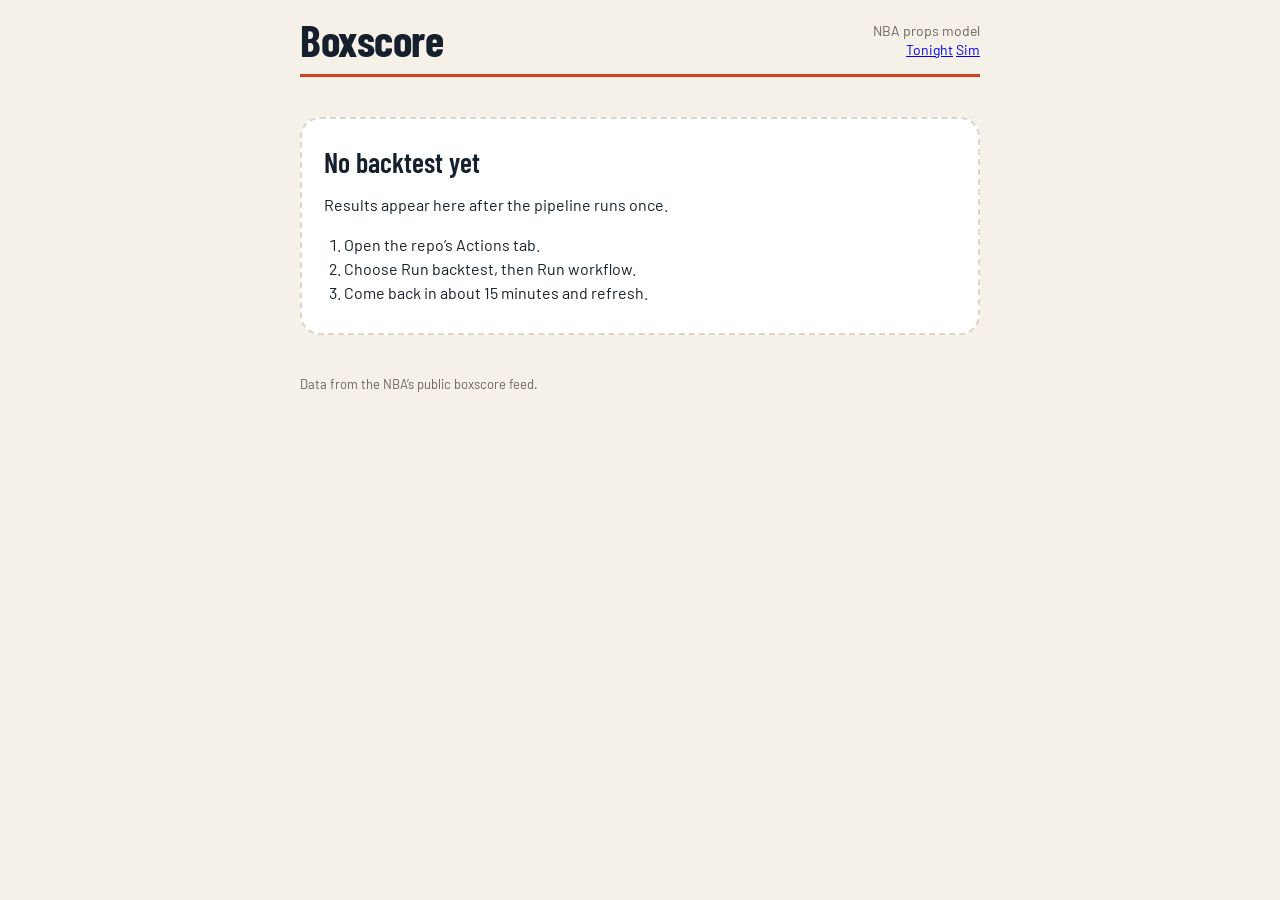
==== docs/app.html @ 41a80e9d "Initial NBA props app: model, board, sim, site, workflows Co-Authored-By: Claude Sonnet 5.5 <noreply" ====
<!doctype html>
<html lang="en">
<head>
<meta charset="utf-8">
<meta name="viewport" content="width=device-width, initial-scale=1, viewport-fit=cover">
<meta name="apple-mobile-web-app-capable" content="yes">
<meta name="apple-mobile-web-app-status-bar-style" content="default">
<meta name="apple-mobile-web-app-title" content="Boxscore">
<title>Boxscore — NBA model backtest</title>
<link rel="preconnect" href="https://fonts.googleapis.com">
<link rel="preconnect" href="https://fonts.gstatic.com" crossorigin>
<link href="https://fonts.googleapis.com/css2?family=Barlow+Condensed:wght@500;600;700&family=Barlow:wght@400;500;600&display=swap" rel="stylesheet">
<link rel="stylesheet" href="style.css">
</head>
<body>
<main>
  <header class="masthead">
    <h1 class="wordmark">Boxscore</h1>
    <p><span id="meta">NBA props model</span><br><a href="board.html">Tonight</a> <a href="sim.html">Sim</a></p>
  </header>
  <div id="app" hidden>
    <div class="switch two" role="group" aria-label="Market">
      <button data-market="thr" aria-pressed="true">3-pointers</button>
      <button data-market="reb" aria-pressed="false">Rebounds</button>
    </div>
    <div class="lines" id="lines" role="group" aria-label="Line"></div>
    <div class="verdict">
      <span class="num" id="skill"></span>
      <p id="verdictText"></p>
    </div>
    <div class="rink">
      <h2>Does it say what really happens?</h2>
      <p class="sub">Each dot is a group of bets. On the red line, the model’s odds matched reality exactly.</p>
      <svg id="chart" viewBox="0 0 320 300" role="img" aria-label="Calibration chart"></svg>
      <div class="readout" id="readout" aria-live="polite">Tap a dot for its numbers.</div>
    </div>
    <div class="facts">
      <div class="fact"><b id="fN"></b><span>Player-games tested</span></div>
      <div class="fact"><b id="fBase"></b><span>Overs that hit</span></div>
      <div class="fact"><b id="fEce"></b><span>Average miss</span></div>
      <div class="fact"><b id="fEarly"></b><span>Edge, first 15 games</span></div>
    </div>
    <section class="block">
      <h2>When it liked a bet</h2>
      <div class="conf">
        <div><b id="c60"></b><span id="c60s"></span></div>
        <div><b id="ctop"></b><span id="ctops"></span></div>
      </div>
    </section>
    <section class="block">
      <h2>By confidence</h2>
      <div class="tablewrap">
        <table>
          <thead><tr><th>Model said</th><th>Hit</th><th>Gap</th><th>Bets</th></tr></thead>
          <tbody id="rows"></tbody>
        </table>
      </div>
    </section>
    <section class="block" id="fitBlock">
      <h2>Count spread</h2>
      <p class="muted">Which curve best predicted exact totals. Higher is better.</p>
      <ul class="fits" id="fits"></ul>
    </section>
    <section class="block">
      <h2>How to read this</h2>
      <p>Every 2025-26 game was projected using only information available before tip-off. The big number compares the model against a plain season average. Positive means sharper. “Book-like line” sets each player’s line the way a book would, at the half point just above his own average, which is the test that matters for betting.</p>
      <p>Average miss is how far the model’s odds sat from what actually happened. Under 2 points is solid for props. No sportsbook prices are in this test yet, so this shows accuracy, not profit.</p>
    </section>
  </div>
  <div class="empty" id="empty" hidden>
    <h2>No backtest yet</h2>
    <p>Results appear here after the pipeline runs once.</p>
    <ol>
      <li>Open the repo’s Actions tab.</li>
      <li>Choose Run backtest, then Run workflow.</li>
      <li>Come back in about 15 minutes and refresh.</li>
    </ol>
  </div>
  <footer id="foot">Data from the NBA’s public boxscore feed.</footer>
</main>
<script src="app.js"></script>
</body>
</html>
---- docs/style.css ----
:root{
  --ice:#F5F0E8; --board:#FFFFFF; --ink:#16202C; --muted:#6B655C; --rule:#DED5C7;
  --goal:#D4411C; --blue:#1E56D6; --crease:#F0D9C2;
  --display:"Barlow Condensed","Arial Narrow",Arial,sans-serif;
  --body:"Barlow","Helvetica Neue",Arial,sans-serif;
  color-scheme:light dark;
  box-sizing:border-box;
  padding-top:env(safe-area-inset-top,0px);
  padding-bottom:env(safe-area-inset-bottom,0px);
}
@media (prefers-color-scheme:dark){
  :root:not([data-theme="light"]){
    --ice:#14110E; --board:#1F1B17; --ink:#F3EDE4; --muted:#A59B8D; --rule:#3A332B;
    --goal:#FF6A3D; --blue:#7AA2FF; --crease:#3A2B20;
  }
}
:root[data-theme="dark"]{
  --ice:#14110E; --board:#1F1B17; --ink:#F3EDE4; --muted:#A59B8D; --rule:#3A332B;
  --goal:#FF6A3D; --blue:#7AA2FF; --crease:#3A2B20;
}
*,*::before,*::after{box-sizing:inherit}
html{scroll-padding-top:env(safe-area-inset-top,0px)}
body{margin:0;background:var(--ice);color:var(--ink);font:400 16px/1.5 var(--body);-webkit-font-smoothing:antialiased}
main{max-width:720px;margin:0 auto;padding:20px 20px 48px}
button{font:inherit;color:inherit}
:focus-visible{outline:2px solid var(--blue);outline-offset:3px}
.masthead{display:flex;align-items:flex-end;justify-content:space-between;gap:12px;
  padding-bottom:14px;border-bottom:3px solid var(--goal)}
.wordmark{font:700 44px/0.9 var(--display);letter-spacing:-0.5px;margin:0}
.masthead p{margin:0;color:var(--muted);font-size:14px;text-align:right;line-height:1.35}
.switch{display:grid;grid-template-columns:repeat(3,1fr);gap:4px;margin:22px 0 10px;
  background:var(--board);border:1px solid var(--rule);border-radius:12px;padding:4px}
.switch button{border:0;background:none;padding:10px 6px;border-radius:9px;cursor:pointer;
  font:600 19px/1 var(--display);color:var(--muted)}
.switch button[aria-pressed="true"]{background:var(--ink);color:var(--ice)}
.lines{display:flex;gap:8px}
.lines:empty{display:none}
.lines button{border:1px solid var(--rule);background:none;border-radius:999px;padding:6px 14px;
  cursor:pointer;font-size:14px;font-weight:500;color:var(--muted)}
.lines button[aria-pressed="true"]{border-color:var(--blue);color:var(--blue);background:var(--board)}
.verdict{margin:26px 0 8px}
.verdict .num{font:700 clamp(72px,22vw,120px)/0.85 var(--display);letter-spacing:-2px;display:block}
.verdict .num.up{color:var(--blue)} .verdict .num.down{color:var(--goal)}
.verdict p{margin:10px 0 0;font-size:18px;max-width:34ch}
.rink{position:relative;margin:26px 0 0;background:var(--board);border:2px solid var(--ink);
  border-radius:28px;padding:18px 16px 12px;overflow:hidden}
.rink::before{content:"";position:absolute;left:50%;top:50%;width:190px;height:190px;
  margin:-95px 0 0 -95px;border:2px solid var(--crease);border-radius:50%;pointer-events:none}
.rink h2{position:relative;margin:0 0 4px;font:600 22px/1.1 var(--display)}
.rink .sub{position:relative;margin:0 0 8px;color:var(--muted);font-size:14px}
.rink svg{position:relative;display:block;width:100%;height:auto;touch-action:manipulation}
.rink .axis{fill:var(--muted);font:500 12px var(--body)}
.rink .grid{stroke:var(--rule);stroke-width:1}
.rink .perfect{stroke:var(--goal);stroke-width:3;stroke-linecap:round}
.rink .dot{fill:var(--blue);fill-opacity:.82;stroke:var(--board);stroke-width:2;cursor:pointer;
  transition:fill-opacity .15s}
.rink .dot.on{fill-opacity:1;stroke:var(--ink)}
.rink .dot:focus{outline:none}
.rink .dot:focus-visible{stroke:var(--ink);stroke-width:3}
.readout{position:relative;min-height:44px;margin:6px 2px 4px;font-size:15px}
.readout strong{font:600 18px var(--display)}
.facts{display:grid;grid-template-columns:repeat(2,1fr);margin:28px 0 0;border-top:1px solid var(--rule)}
.fact{padding:14px 0;border-bottom:1px solid var(--rule)}
.fact:nth-child(odd){padding-right:14px;border-right:1px solid var(--rule)}
.fact:nth-child(even){padding-left:14px}
.fact b{display:block;font:600 34px/1 var(--display);font-variant-numeric:tabular-nums}
.fact span{color:var(--muted);font-size:14px}
section.block{margin-top:34px}
section.block h2{font:600 26px/1.1 var(--display);margin:0 0 10px}
section.block p{margin:0 0 10px;max-width:62ch}
.muted{color:var(--muted)}
.conf{display:grid;grid-template-columns:1fr 1fr;gap:12px}
.conf div{background:var(--board);border-left:4px solid var(--blue);border-radius:4px 10px 10px 4px;padding:12px 14px}
.conf b{font:600 30px/1 var(--display);display:block}
.conf span{font-size:14px;color:var(--muted)}
.tablewrap{overflow-x:auto}
table{width:100%;border-collapse:collapse;font-variant-numeric:tabular-nums}
th,td{padding:9px 6px;text-align:right;border-bottom:1px solid var(--rule)}
th:first-child,td:first-child{text-align:left}
th{font-weight:500;color:var(--muted);font-size:14px}
td.gap-bad{color:var(--goal)}
.fits li{display:flex;justify-content:space-between;padding:8px 0;border-bottom:1px solid var(--rule)}
.fits{list-style:none;margin:0;padding:0}
.fits li.best{font-weight:600}
.fits li.best em{font-style:normal;color:var(--blue);font-size:13px;margin-left:8px}
.empty{margin-top:40px;background:var(--board);border:2px dashed var(--rule);border-radius:20px;padding:28px 22px}
.empty h2{font:600 28px/1.1 var(--display);margin:0 0 8px}
.empty ol{margin:8px 0 0;padding-left:20px}
footer{margin-top:40px;color:var(--muted);font-size:13px}
@media (min-width:600px){
  .facts{grid-template-columns:repeat(4,1fr)}
  .fact:nth-child(odd),.fact:nth-child(even){padding:14px;border-right:1px solid var(--rule)}
  .fact:first-child{padding-left:0} .fact:last-child{border-right:0}
}
@media (prefers-reduced-motion:reduce){*{transition:none!important}}
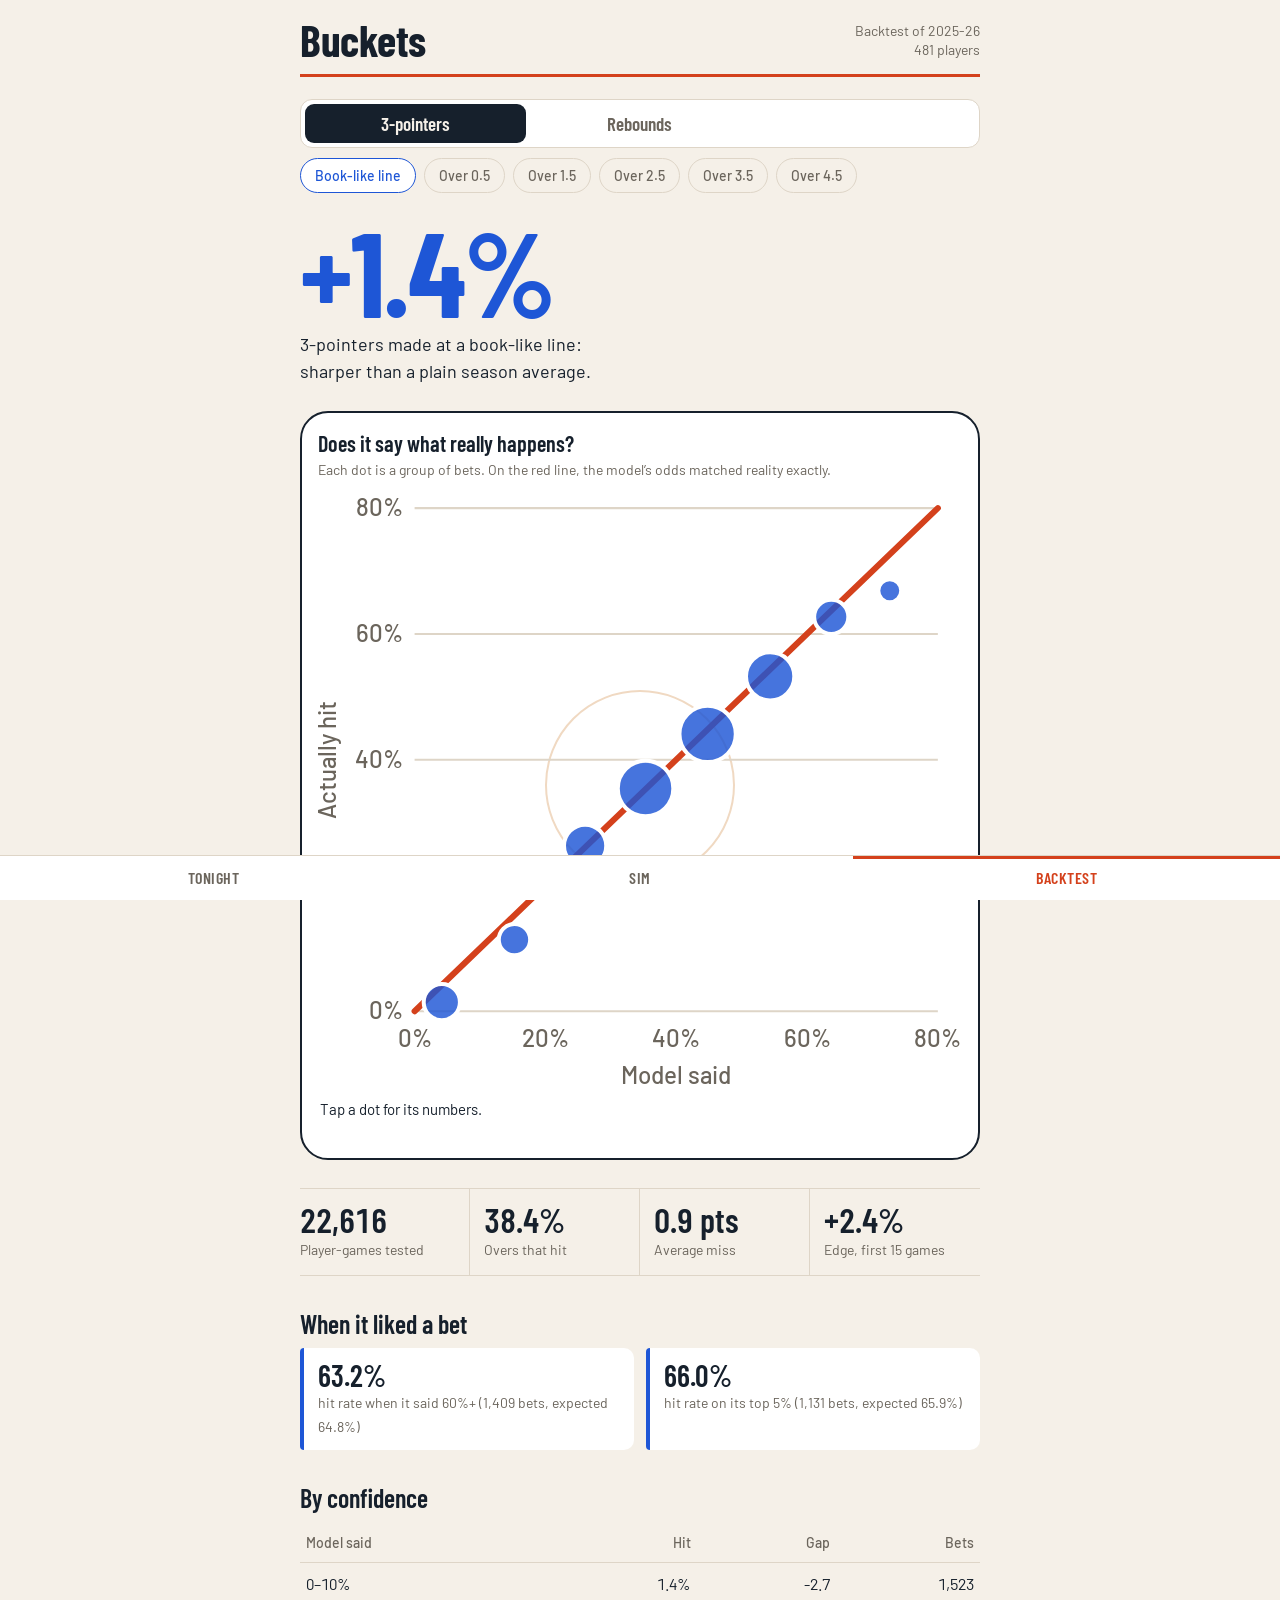
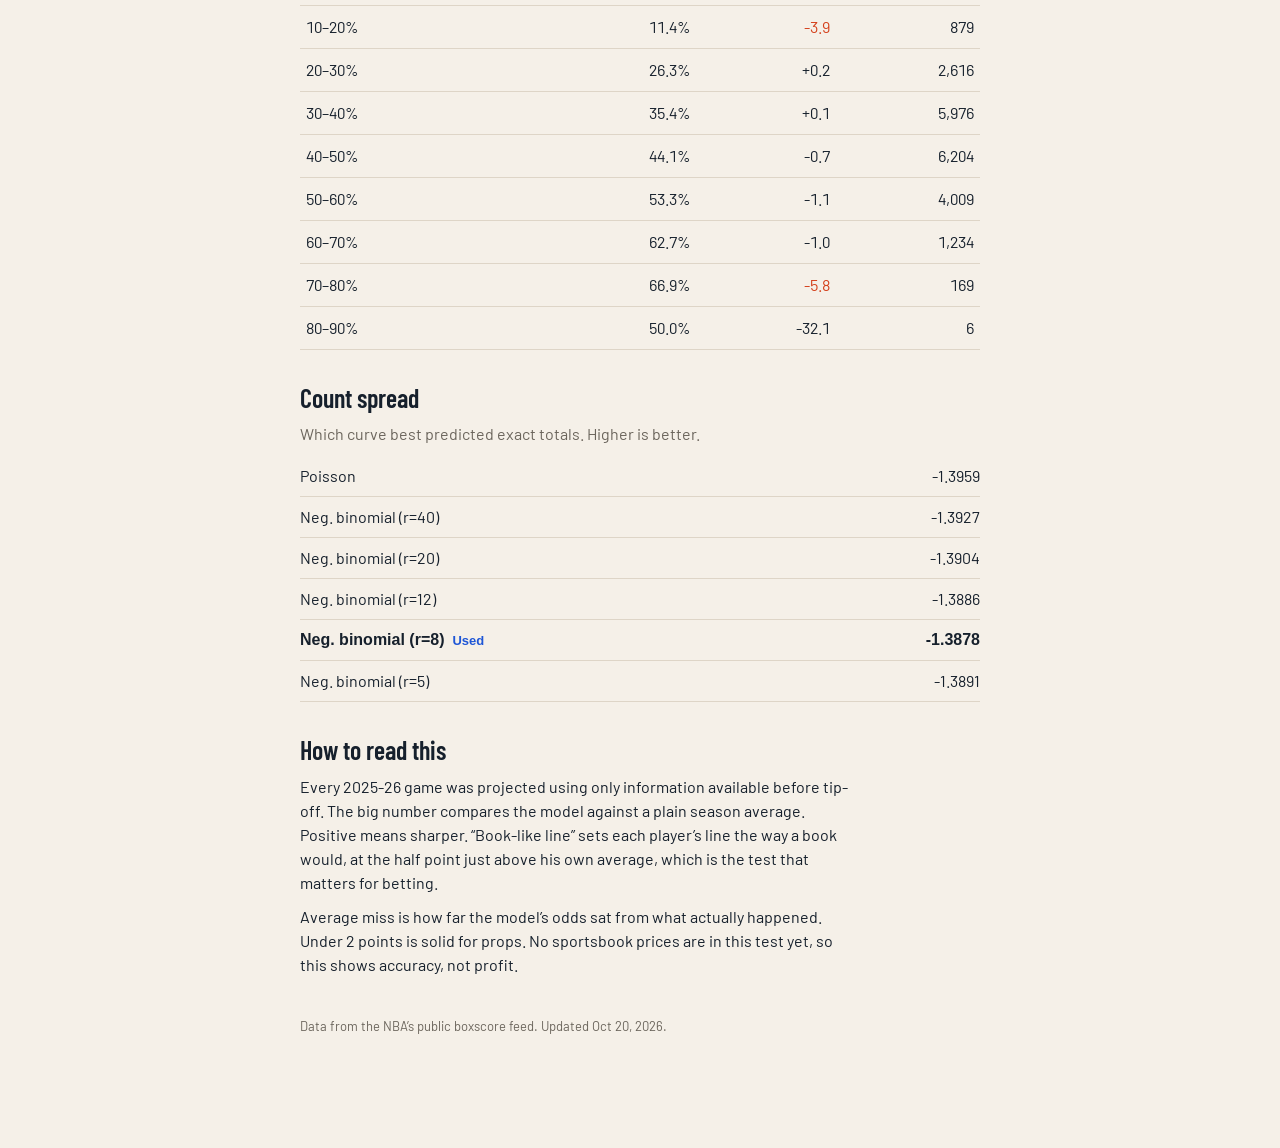
==== commit 81027b4f: "Rename to Buckets, shared tab bar, app icon and manifest Co-Authored-By: Claude Sonnet 5.5 <noreply@" ====
--- a/docs/app.html
+++ b/docs/app.html
@@ -5,18 +5,22 @@
 <meta name="viewport" content="width=device-width, initial-scale=1, viewport-fit=cover">
 <meta name="apple-mobile-web-app-capable" content="yes">
 <meta name="apple-mobile-web-app-status-bar-style" content="default">
-<meta name="apple-mobile-web-app-title" content="Boxscore">
-<title>Boxscore — NBA model backtest</title>
+<meta name="apple-mobile-web-app-title" content="Buckets">
+<title>Buckets — NBA model backtest</title>
 <link rel="preconnect" href="https://fonts.googleapis.com">
 <link rel="preconnect" href="https://fonts.gstatic.com" crossorigin>
 <link href="https://fonts.googleapis.com/css2?family=Barlow+Condensed:wght@500;600;700&family=Barlow:wght@400;500;600&display=swap" rel="stylesheet">
+<link rel="icon" type="image/png" href="favicon.png">
+<link rel="apple-touch-icon" href="apple-touch-icon.png">
+<link rel="manifest" href="manifest.json">
+<meta name="theme-color" content="#14110E">
 <link rel="stylesheet" href="style.css">
 </head>
 <body>
 <main>
   <header class="masthead">
-    <h1 class="wordmark">Boxscore</h1>
-    <p><span id="meta">NBA props model</span><br><a href="board.html">Tonight</a> <a href="sim.html">Sim</a></p>
+    <h1 class="wordmark">Buckets</h1>
+    <p><span id="meta">NBA props model</span></p>
   </header>
   <div id="app" hidden>
     <div class="switch two" role="group" aria-label="Market">
@@ -79,5 +83,6 @@
   <footer id="foot">Data from the NBA’s public boxscore feed.</footer>
 </main>
 <script src="app.js"></script>
+<script src="nav.js"></script>
 </body>
 </html>
--- a/docs/style.css
+++ b/docs/style.css
@@ -93,3 +93,11 @@
   .fact:first-child{padding-left:0} .fact:last-child{border-right:0}
 }
 @media (prefers-reduced-motion:reduce){*{transition:none!important}}
+
+/* bottom tab bar shared by every page */
+body{padding-bottom:64px}
+.tabbar{position:fixed;left:0;right:0;bottom:0;display:flex;background:var(--board);border-top:1px solid var(--rule);
+  padding-bottom:env(safe-area-inset-bottom,0px);z-index:10}
+.tabbar a{flex:1;text-align:center;padding:14px 0;font:600 16px/1 var(--display);letter-spacing:.5px;text-transform:uppercase;
+  color:var(--muted);text-decoration:none}
+.tabbar a[aria-current="page"]{color:var(--goal);box-shadow:inset 0 3px 0 var(--goal)}
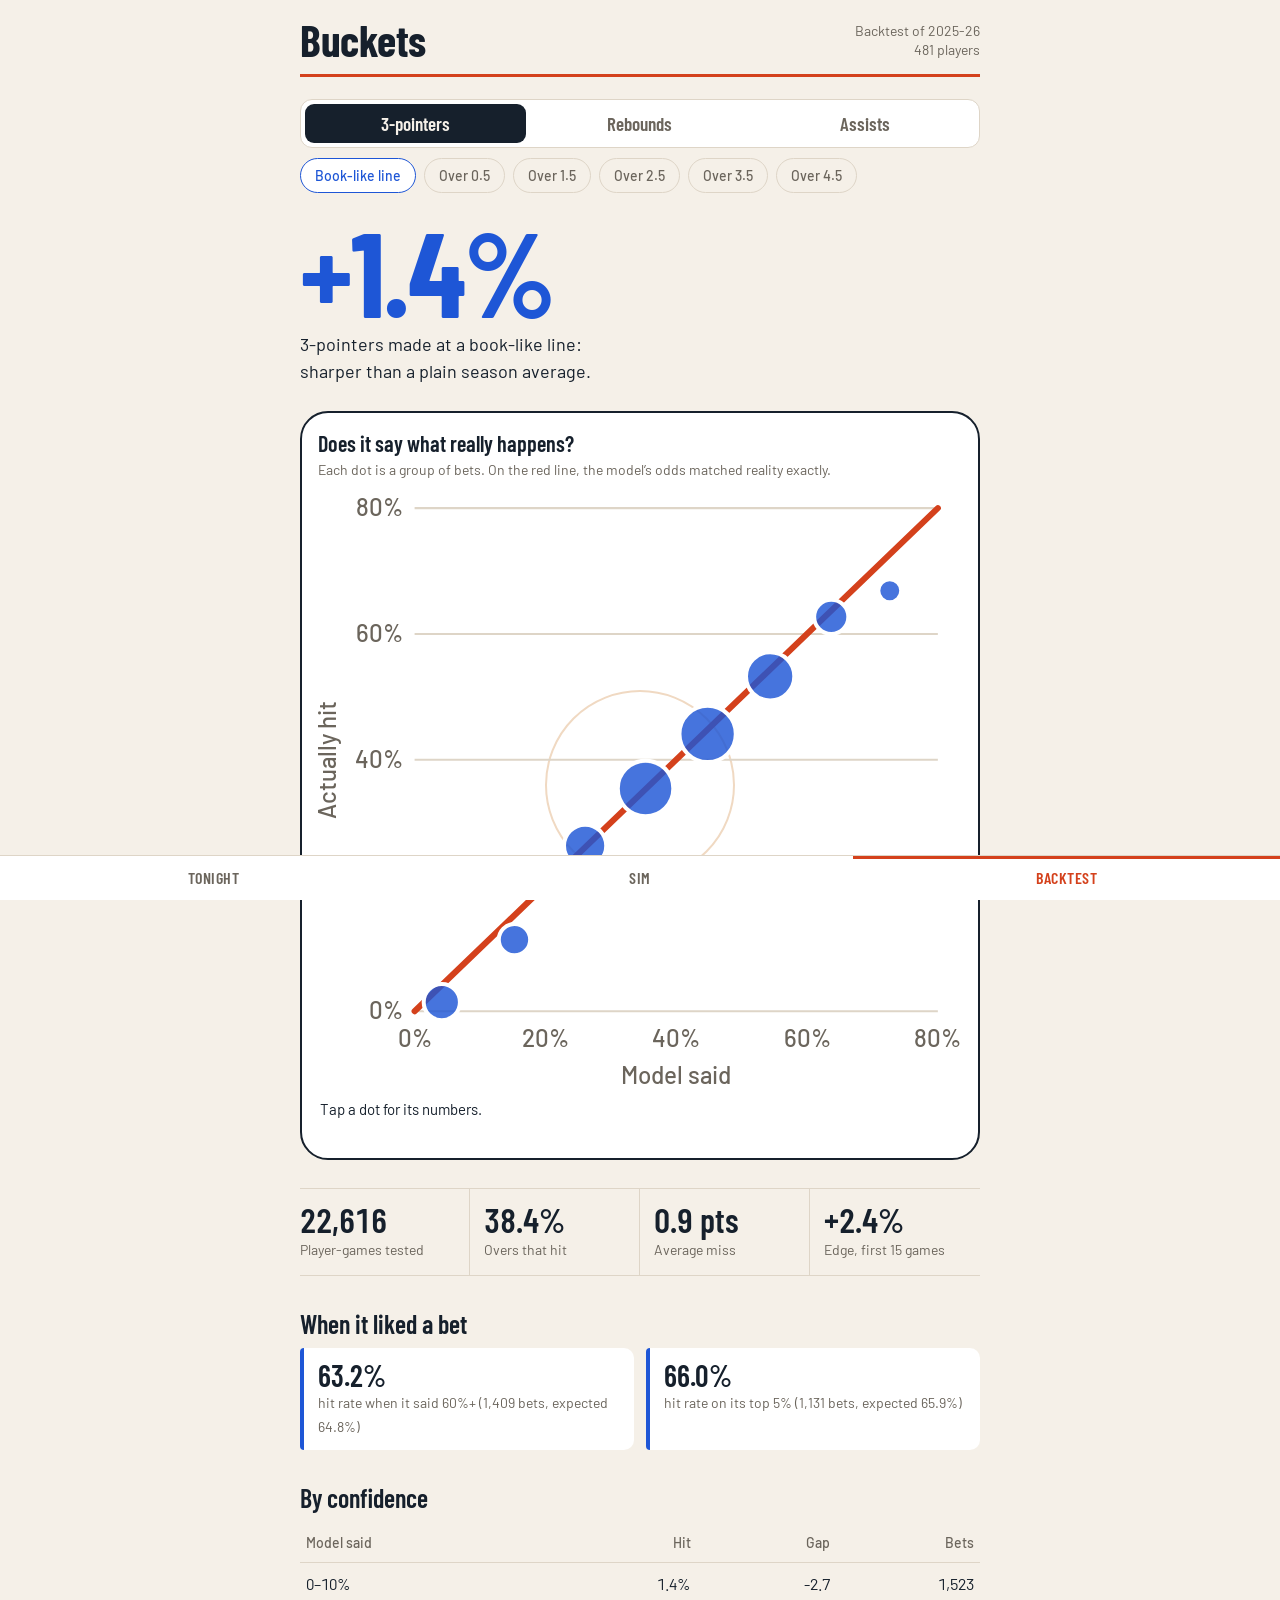
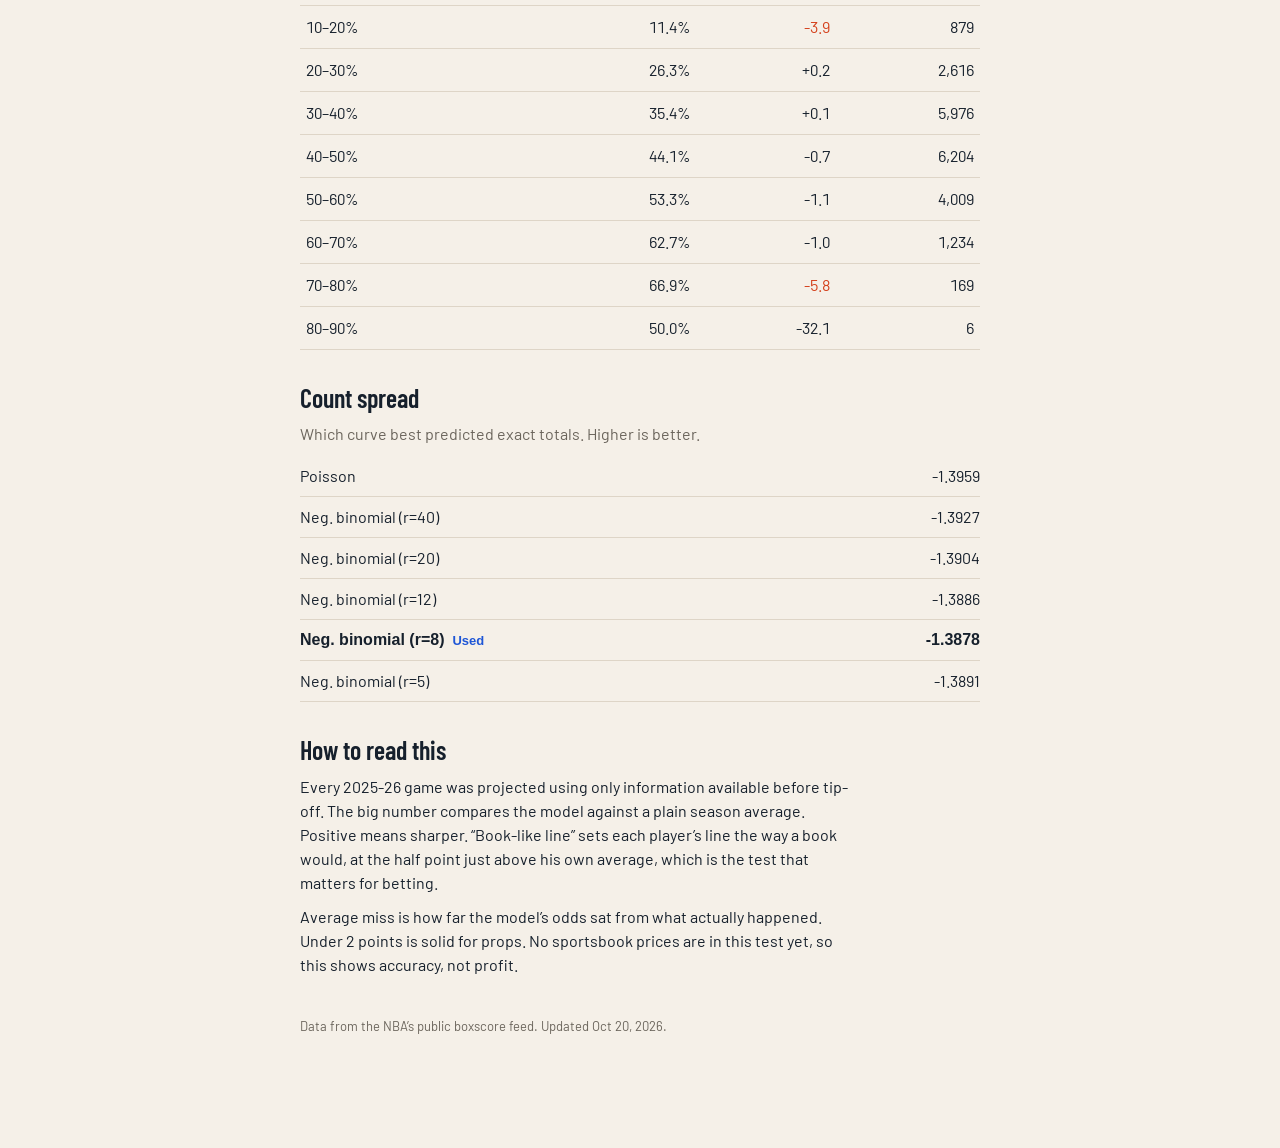
==== commit 77a4f97b: "Add assists market: model, tuner, board, sim, site Co-Authored-By: Claude Sonnet 5.5 <noreply@anthro" ====
--- a/docs/app.html
+++ b/docs/app.html
@@ -23,9 +23,10 @@
     <p><span id="meta">NBA props model</span></p>
   </header>
   <div id="app" hidden>
-    <div class="switch two" role="group" aria-label="Market">
+    <div class="switch" role="group" aria-label="Market">
       <button data-market="thr" aria-pressed="true">3-pointers</button>
       <button data-market="reb" aria-pressed="false">Rebounds</button>
+      <button data-market="ast" aria-pressed="false">Assists</button>
     </div>
     <div class="lines" id="lines" role="group" aria-label="Line"></div>
     <div class="verdict">
